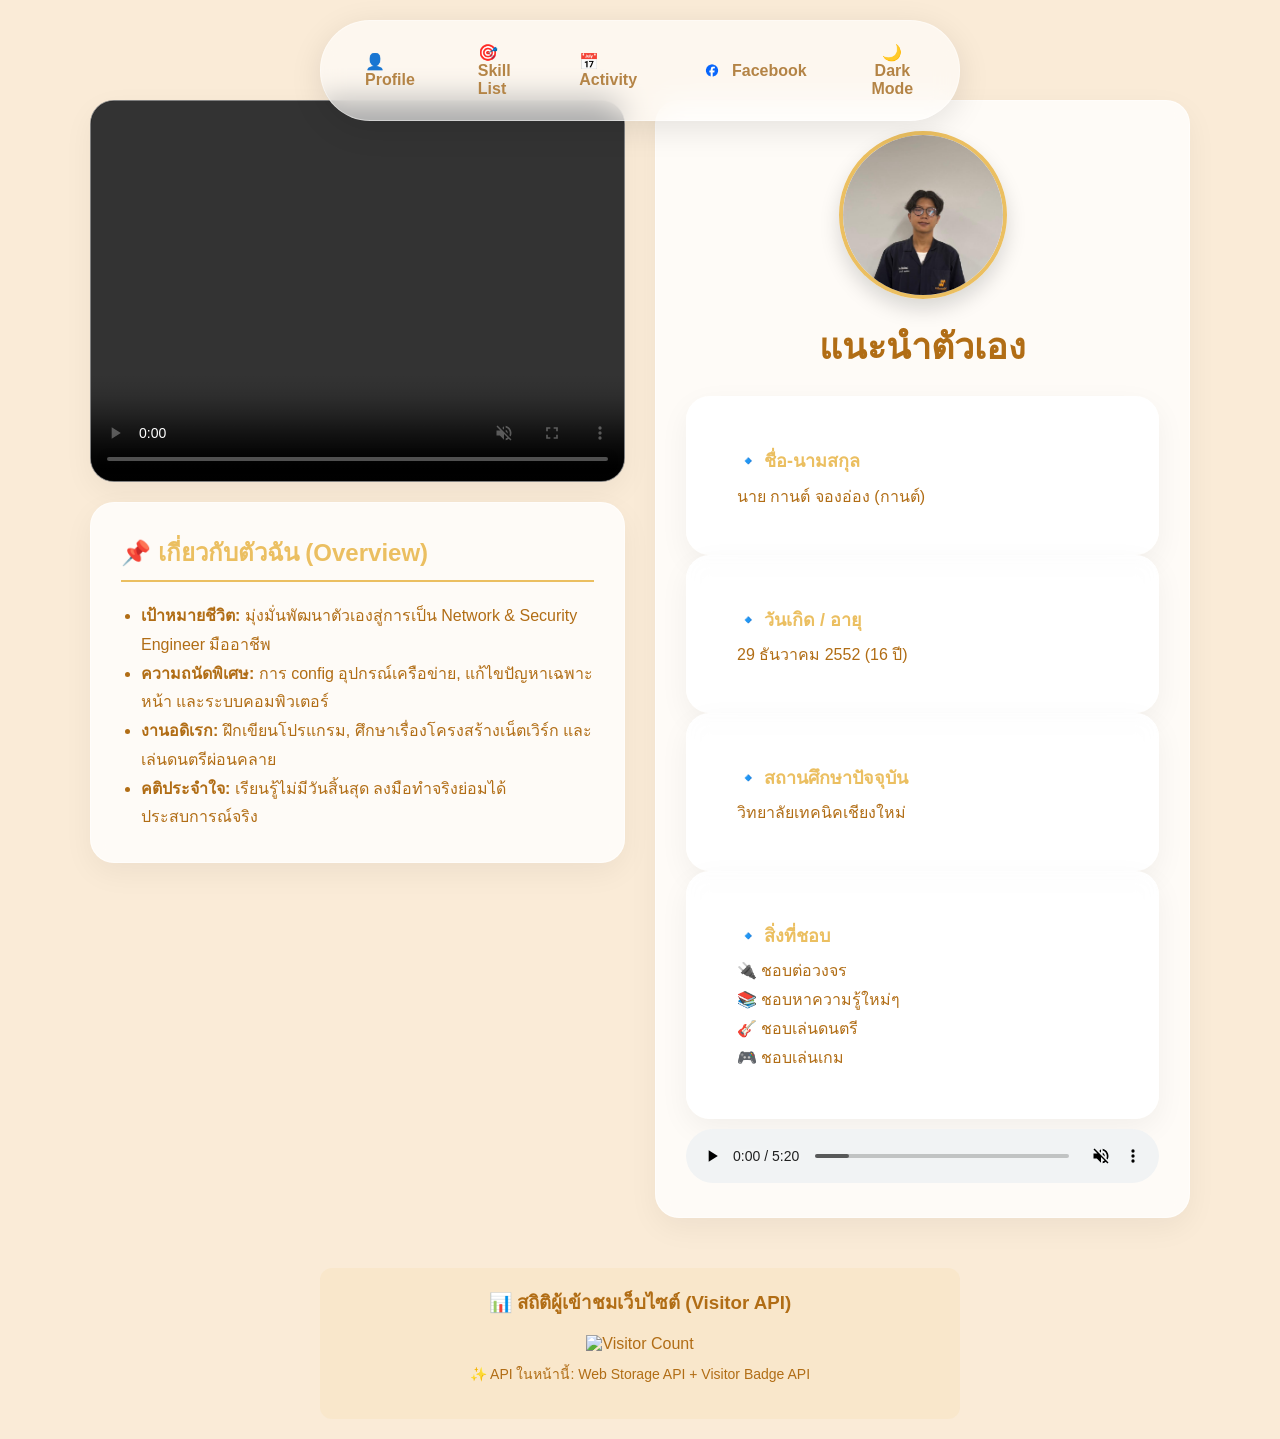
==== index.html @ 7824b3f0 "Update index.html" ====
<!DOCTYPE html>
<html lang="en">
<head>
    <meta charset="UTF-8">
    <meta name="viewport" content="width=device-width, initial-scale=1.0">
    <title>แนะนำตัวเอง - Profile</title>
    <link rel="stylesheet" href="style.css">
</head>
<body>
    <!-- Floating Navigation Bar -->
    <nav class="glass-nav">
        <a href="index.html">👤 Profile</a>
        <a href="listOfSkills.html">🎯 Skill List</a>
        <a href="activitySchedule.html">📅 Activity</a>
        <a href="https://www.facebook.com/share/18q1AfHFmN/" target="_blank"><img src="f1.png" alt="facebook"> Facebook</a>
        <button id="theme-toggle">🌙 Dark Mode</button>
    </nav>

    <!-- Layout 2 คอลัมน์ -->
    <div class="main-grid">
        
        <!-- คอลัมน์ซ้าย: วิดีโอเต็มจอ + รายละเอียดแนะนำตัวจัดเรียงซ้ายสวยงาม -->
        <div style="display: flex; flex-direction: column; gap: 20px;">
            <!-- วิดีโอแนะนำตัว -->
            <div class="info-card" style="padding: 0; overflow: hidden; background: #000; height: 380px; display: flex; align-items: center; justify-content: center;">
                <video width="100%" height="100%" style="object-fit: cover;" controls autoplay muted loop>
                    <source src="technic.mp4" type="video/mp4">
                </video>
            </div>

            <!-- กล่องแนะนำตัว (จัดข้อความชิดซ้าย เป็นระเบียบเรียบร้อย) -->
            <div class="info-card" style="text-align: left;">
                <h2 style="margin-top: 0; color: #ebbf61; border-bottom: 2px solid #ebbf61; padding-bottom: 8px;">📌 เกี่ยวกับตัวฉัน (Overview)</h2>
                <ul style="font-size: 16px; line-height: 1.8; padding-left: 20px; margin-bottom: 0;">
                    <li><strong>เป้าหมายชีวิต:</strong> มุ่งมั่นพัฒนาตัวเองสู่การเป็น Network & Security Engineer มืออาชีพ</li>
                    <li><strong>ความถนัดพิเศษ:</strong> การ config อุปกรณ์เครือข่าย, แก้ไขปัญหาเฉพาะหน้า และระบบคอมพิวเตอร์</li>
                    <li><strong>งานอดิเรก:</strong> ฝึกเขียนโปรแกรม, ศึกษาเรื่องโครงสร้างเน็ตเวิร์ก และเล่นดนตรีผ่อนคลาย</li>
                    <li><strong>คติประจำใจ:</strong> เรียนรู้ไม่มีวันสิ้นสุด ลงมือทำจริงย่อมได้ประสบการณ์จริง</li>
                </ul>
            </div>
        </div>

        <!-- คอลัมน์ขวา: รูปภาพโปรไฟล์ + ข้อมูลส่วนตัว -->
        <div class="info-card" style="text-align: center;">
            <img src="karn.jpg" alt="karn picture" width="160" height="160" style="border-radius: 50%; box-shadow: 0 10px 20px rgba(0,0,0,0.15); margin-bottom: 15px; object-fit: cover; border: 4px solid #ebbf61;">
            
            <h1 style="margin-top: 0;"><strong style="font-size: 36px;">แนะนำตัวเอง</strong></h1>

            <div class="info-card" style="text-align: left;">
                <ul style="font-size: 16px; line-height: 1.8; padding-left: 20px; margin-bottom: 0;">
                    <h3 style="font-size: 18px; margin-bottom: 5px; color: #ebbf61;">🔹 ชื่อ-นามสกุล</h3>
                    <p style="margin: 0 0 12px 0; font-size: 16px;">นาย กานต์ จองอ่อง (กานต์)</p>
                </ul>
            </div>

            <div class="info-card" style="text-align: left;">
                <ul style="font-size: 16px; line-height: 1.8; padding-left: 20px; margin-bottom: 0;">
                    <h3 style="font-size: 18px; margin-bottom: 5px; color: #ebbf61;">🔹 วันเกิด / อายุ</h3>
                    <p style="margin: 0 0 12px 0; font-size: 16px;">29 ธันวาคม 2552 (16 ปี)</p>
                </ul>
            </div>

            <div class="info-card" style="text-align: left;">
                <ul style="font-size: 16px; line-height: 1.8; padding-left: 20px; margin-bottom: 0;">
                    <h3 style="font-size: 18px; margin-bottom: 5px; color: #ebbf61;">🔹 สถานศึกษาปัจจุบัน</h3>
                    <p style="margin: 0 0 12px 0; font-size: 16px;">วิทยาลัยเทคนิคเชียงใหม่</p>
                </ul>
            </div>

            <div class="info-card" style="text-align: left;">
                <ul style="font-size: 16px; line-height: 1.8; padding-left: 20px; margin-bottom: 0;">
                    <h3 style="font-size: 18px; margin-bottom: 5px; color: #ebbf61;">🔹 สิ่งที่ชอบ</h3>
                    <ul style="list-style: none; padding: 0; margin: 0 0 15px 0; font-size: 16px; line-height: 1.8;">
                        <li>🔌 ชอบต่อวงจร</li>
                        <li>📚 ชอบหาความรู้ใหม่ๆ</li>
                        <li>🎸 ชอบเล่นดนตรี</li>
                        <li>🎮 ชอบเล่นเกม</li>
                    </ul>
                </ul>
            </div>

            <audio controls autoplay muted style="margin-top: 10px; width: 100%;">
                <source src="sound1.mp3" type="audio/mp3">
            </audio>
        </div>
    </div>

    <!-- API Visitor Badge -->
    <div class="visitor-counter">
        <h3 style="margin-top:0;">📊 สถิติผู้เข้าชมเว็บไซต์ (Visitor API)</h3>
        <img src="https://api.visitorbadge.io/api/visitors?path=karn.portfolio.index&countColor=%23ebbf61" alt="Visitor Count">
        <p style="font-size: 14px; margin-top: 10px;">✨ API ในหน้านี้: Web Storage API + Visitor Badge API</p>
    </div>

    <script>
        const toggleBtn = document.getElementById('theme-toggle');
        if (localStorage.getItem('theme') === 'dark') {
            document.body.classList.add('dark-mode');
            toggleBtn.innerHTML = '☀️ Light Mode';
        }
        toggleBtn.addEventListener('click', () => {
            document.body.classList.toggle('dark-mode');
            if (document.body.classList.contains('dark-mode')) {
                localStorage.setItem('theme', 'dark');
                toggleBtn.innerHTML = '☀️ Light Mode';
            } else {
                localStorage.setItem('theme', 'light');
                toggleBtn.innerHTML = '🌙 Dark Mode';
            }
        });
    </script>
</body>
</html>
---- style.css ----
/* =========================================
   1. ตั้งค่าพื้นฐาน (Base Styles)
   ========================================= */
body {
    background-color: antiquewhite;
    background-size: cover;
    color: rgb(177, 109, 21);
    font-family: Arial, sans-serif;
    padding-top: 100px; 
    transition: background-color 0.5s ease;
    margin: 0;
}

/* =========================================
   2. Navigation (เมนูลอยแบบกระจก)
   ========================================= */
.glass-nav {
    position: fixed;
    top: 20px;
    left: 50%;
    transform: translateX(-50%);
    background: rgba(255, 255, 255, 0.6);
    backdrop-filter: blur(15px);
    -webkit-backdrop-filter: blur(15px);
    padding: 10px 20px;
    border-radius: 50px;
    display: flex;
    gap: 15px;
    align-items: center;
    box-shadow: 0 8px 32px rgba(0, 0, 0, 0.1);
    border: 1px solid rgba(255, 255, 255, 0.4);
    z-index: 1000;
}
.glass-nav a, .glass-nav button {
    text-decoration: none;
    color: #b48446;
    font-weight: 600;
    font-size: 16px;
    padding: 12px 24px;
    border-radius: 30px;
    transition: all 0.3s ease;
    background: transparent;
    border: none;
    cursor: pointer;
    display: flex;
    align-items: center;
    gap: 8px;
}
.glass-nav a:hover, .glass-nav button:hover {
    background: #ebbf61;
    color: white;
    transform: translateY(-2px);
}
.glass-nav img {
    width: 24px;
    border-radius: 50%;
}

/* =========================================
   3. Layout (Grid แบบซ้าย-ขวา)
   ========================================= */
.main-grid {
    display: grid;
    grid-template-columns: 1fr 1fr;
    gap: 30px;
    max-width: 1100px;
    margin: 0 auto 40px auto;
    padding: 0 20px;
    align-items: start;
    text-align: left;
}
.info-card {
    background: rgba(255, 255, 255, 0.8);
    backdrop-filter: blur(10px);
    padding: 30px;
    border-radius: 24px;
    box-shadow: 0 10px 30px rgba(0,0,0,0.05);
    border: 1px solid rgba(255,255,255,0.5);
}

/* =========================================
   4. ตารางกิจกรรม (แก้ไขให้แสดงผลถูกต้อง)
   ========================================= */
.schedule-container {
    max-width: 1100px;
    margin: 0 auto 30px auto;
    background: #ffffff;
    padding: 30px;
    border-radius: 24px;
    box-shadow: 0 10px 30px rgba(0, 0, 0, 0.08);
    border: 1px solid rgba(255,255,255,0.5);
}
.schedule-header {
    text-align: center;
    margin-bottom: 30px;
}
.schedule-header h2 {
    margin: 0;
    color: #2c3e50;
    font-size: 28px;
    font-weight: 600;
}
.table-responsive {
    width: 100%;
    overflow-x: auto;
    -webkit-overflow-scrolling: touch;
}
table {
    width: 100%;
    border-collapse: collapse;
    overflow: hidden;
    border-radius: 12px;
}
th {
    background-color: #ebbf61;
    color: #ffffff;
    font-weight: 600;
    text-align: center;
    padding: 16px;
    font-size: 16px;
}
td {
    padding: 16px;
    border-bottom: 1px solid #eeeeee;
    color: #4a5568;
    font-size: 15px;
    background-color: #ffffff; /* บังคับพื้นหลังสีขาว */
}
tbody tr:nth-child(even) td {
    background-color: #f8fafc; /* สลับสีแถว */
}
tbody tr:hover td {
    background-color: #edf2f7;
}
.time-col {
    font-weight: bold;
    color: #ebbf61;
}

/* =========================================
   5. Dark Mode Styles
   ========================================= */
body.dark-mode {
    background-color: #1a1a2e !important;
    color: #e0e0e0 !important;
}
body.dark-mode .glass-nav {
    background: rgba(26, 26, 46, 0.7);
    border: 1px solid rgba(255,255,255,0.1);
}
body.dark-mode .glass-nav a { color: #ebbf61; }
body.dark-mode .glass-nav a:hover, body.dark-mode .glass-nav button:hover { color: #1a1a2e; }
body.dark-mode .info-card, body.dark-mode .schedule-container {
    background: #16213e !important;
    color: #f0f0f0 !important;
    border: 1px solid rgba(255,255,255,0.05);
    box-shadow: 0 10px 30px rgba(0,0,0,0.5);
}
body.dark-mode td { color: #cccccc !important; background-color: #16213e !important; }
body.dark-mode tbody tr:nth-child(even) td { background-color: #1f2a48 !important; }
body.dark-mode tbody tr:hover td { background-color: #2a365c !important; }
body.dark-mode th { background-color: #d4a74c !important; }
body.dark-mode .schedule-header h2 { color: #f0f0f0 !important; }

/* =========================================
   6. Visitor Badge & Buttons
   ========================================= */
.visitor-counter {
    text-align: center;
    margin: 50px auto 20px auto;
    padding: 20px;
    background-color: rgba(235, 191, 97, 0.1);
    border-radius: 12px;
    max-width: 600px;
}
.copy-btn {
    background-color: #ebbf61; color: white; border: none; padding: 15px 30px; 
    border-radius: 30px; font-size: 16px; cursor: pointer; font-weight: bold; transition: 0.3s;
}
.copy-btn:hover { background-color: #d4a74c; transform: scale(1.05); }

/* =========================================
   7. Responsive Design (คอม, iPad, มือถือ)
   ========================================= */
@media (max-width: 1024px) {
    .main-grid { gap: 20px; padding: 0 15px; }
    .glass-nav { width: 90%; flex-wrap: wrap; justify-content: center; border-radius: 20px; }
    body { padding-top: 150px; }
}
@media (max-width: 768px) {
    .main-grid { grid-template-columns: 1fr; }
    .glass-nav { padding: 10px; gap: 8px; border-radius: 15px; width: 95%; }
    .glass-nav a, .glass-nav button { font-size: 13px; padding: 8px 12px; }
    .info-card, .schedule-container { padding: 20px 15px; }
    th, td { font-size: 14px; padding: 10px; }
    body { padding-top: 130px; }
}
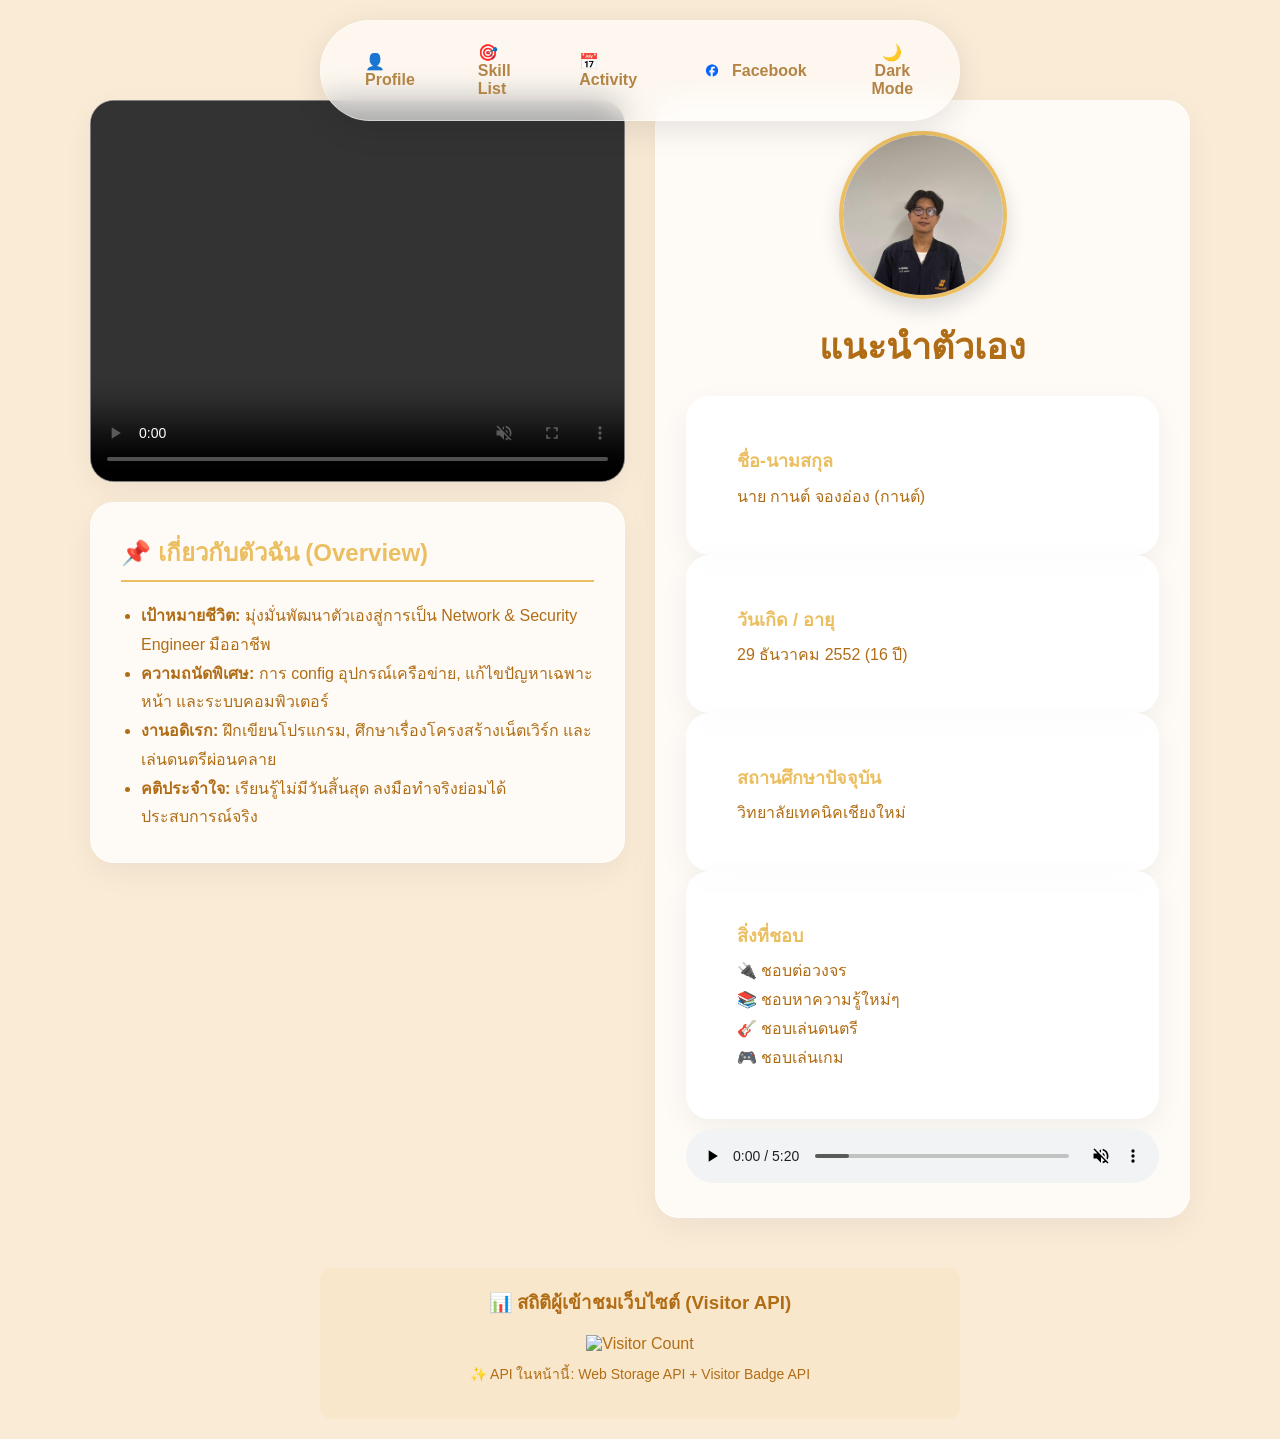
==== commit 2e8ca723: "Fix HTML encoding issues in index.html" ====
--- a/index.html
+++ b/index.html
@@ -48,28 +48,28 @@
 
             <div class="info-card" style="text-align: left;">
                 <ul style="font-size: 16px; line-height: 1.8; padding-left: 20px; margin-bottom: 0;">
-                    <h3 style="font-size: 18px; margin-bottom: 5px; color: #ebbf61;">🔹 ชื่อ-นามสกุล</h3>
+                    <h3 style="font-size: 18px; margin-bottom: 5px; color: #ebbf61;">ชื่อ-นามสกุล</h3>
                     <p style="margin: 0 0 12px 0; font-size: 16px;">นาย กานต์ จองอ่อง (กานต์)</p>
                 </ul>
             </div>
 
             <div class="info-card" style="text-align: left;">
                 <ul style="font-size: 16px; line-height: 1.8; padding-left: 20px; margin-bottom: 0;">
-                    <h3 style="font-size: 18px; margin-bottom: 5px; color: #ebbf61;">🔹 วันเกิด / อายุ</h3>
+                    <h3 style="font-size: 18px; margin-bottom: 5px; color: #ebbf61;">วันเกิด / อายุ</h3>
                     <p style="margin: 0 0 12px 0; font-size: 16px;">29 ธันวาคม 2552 (16 ปี)</p>
                 </ul>
             </div>
 
             <div class="info-card" style="text-align: left;">
                 <ul style="font-size: 16px; line-height: 1.8; padding-left: 20px; margin-bottom: 0;">
-                    <h3 style="font-size: 18px; margin-bottom: 5px; color: #ebbf61;">🔹 สถานศึกษาปัจจุบัน</h3>
+                    <h3 style="font-size: 18px; margin-bottom: 5px; color: #ebbf61;">สถานศึกษาปัจจุบัน</h3>
                     <p style="margin: 0 0 12px 0; font-size: 16px;">วิทยาลัยเทคนิคเชียงใหม่</p>
                 </ul>
             </div>
 
             <div class="info-card" style="text-align: left;">
                 <ul style="font-size: 16px; line-height: 1.8; padding-left: 20px; margin-bottom: 0;">
-                    <h3 style="font-size: 18px; margin-bottom: 5px; color: #ebbf61;">🔹 สิ่งที่ชอบ</h3>
+                    <h3 style="font-size: 18px; margin-bottom: 5px; color: #ebbf61;">สิ่งที่ชอบ</h3>
                     <ul style="list-style: none; padding: 0; margin: 0 0 15px 0; font-size: 16px; line-height: 1.8;">
                         <li>🔌 ชอบต่อวงจร</li>
                         <li>📚 ชอบหาความรู้ใหม่ๆ</li>
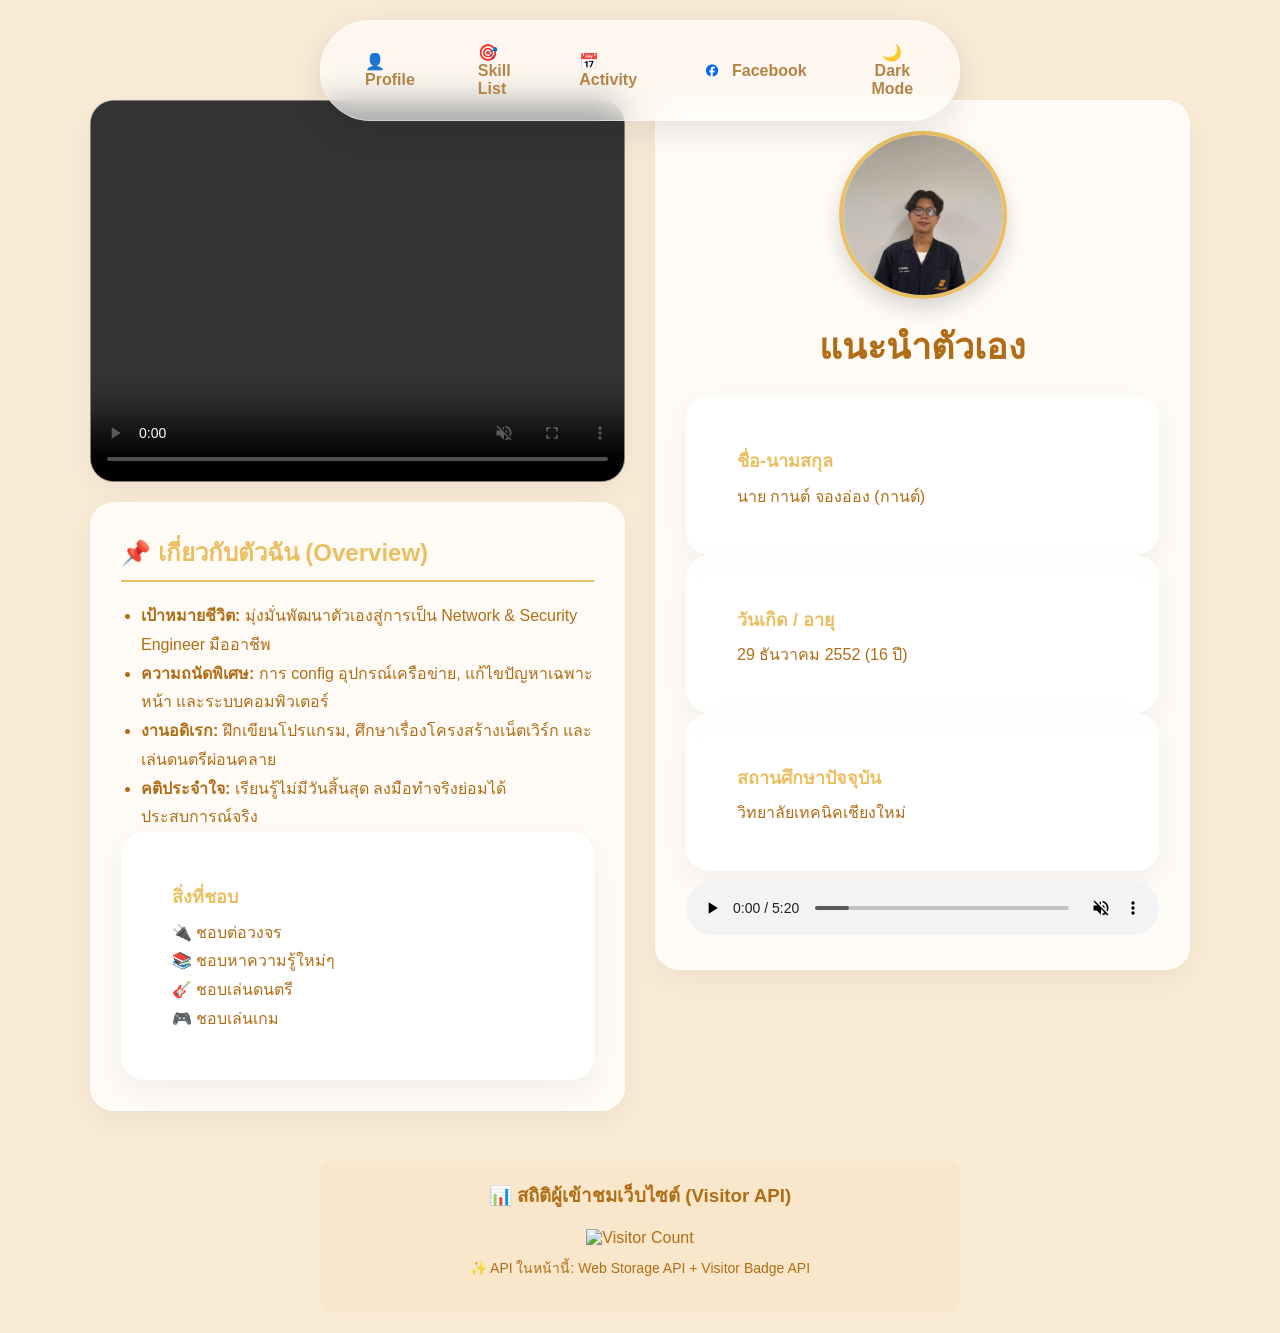
==== commit 86589c64: "Update index.html" ====
--- a/index.html
+++ b/index.html
@@ -37,6 +37,18 @@
                     <li><strong>งานอดิเรก:</strong> ฝึกเขียนโปรแกรม, ศึกษาเรื่องโครงสร้างเน็ตเวิร์ก และเล่นดนตรีผ่อนคลาย</li>
                     <li><strong>คติประจำใจ:</strong> เรียนรู้ไม่มีวันสิ้นสุด ลงมือทำจริงย่อมได้ประสบการณ์จริง</li>
                 </ul>
+                
+                <div class="info-card" style="text-align: left;">
+                    <ul style="font-size: 16px; line-height: 1.8; padding-left: 20px; margin-bottom: 0;">
+                        <h3 style="font-size: 18px; margin-bottom: 5px; color: #ebbf61;">สิ่งที่ชอบ</h3>
+                        <ul style="list-style: none; padding: 0; margin: 0 0 15px 0; font-size: 16px; line-height: 1.8;">
+                            <li>🔌 ชอบต่อวงจร</li>
+                            <li>📚 ชอบหาความรู้ใหม่ๆ</li>
+                            <li>🎸 ชอบเล่นดนตรี</li>
+                            <li>🎮 ชอบเล่นเกม</li>
+                        </ul>
+                    </ul>
+                </div>
             </div>
         </div>
 
@@ -65,19 +77,7 @@
                     <h3 style="font-size: 18px; margin-bottom: 5px; color: #ebbf61;">สถานศึกษาปัจจุบัน</h3>
                     <p style="margin: 0 0 12px 0; font-size: 16px;">วิทยาลัยเทคนิคเชียงใหม่</p>
                 </ul>
-            </div>
-
-            <div class="info-card" style="text-align: left;">
-                <ul style="font-size: 16px; line-height: 1.8; padding-left: 20px; margin-bottom: 0;">
-                    <h3 style="font-size: 18px; margin-bottom: 5px; color: #ebbf61;">สิ่งที่ชอบ</h3>
-                    <ul style="list-style: none; padding: 0; margin: 0 0 15px 0; font-size: 16px; line-height: 1.8;">
-                        <li>🔌 ชอบต่อวงจร</li>
-                        <li>📚 ชอบหาความรู้ใหม่ๆ</li>
-                        <li>🎸 ชอบเล่นดนตรี</li>
-                        <li>🎮 ชอบเล่นเกม</li>
-                    </ul>
-                </ul>
-            </div>
+            </div>      
 
             <audio controls autoplay muted style="margin-top: 10px; width: 100%;">
                 <source src="sound1.mp3" type="audio/mp3">
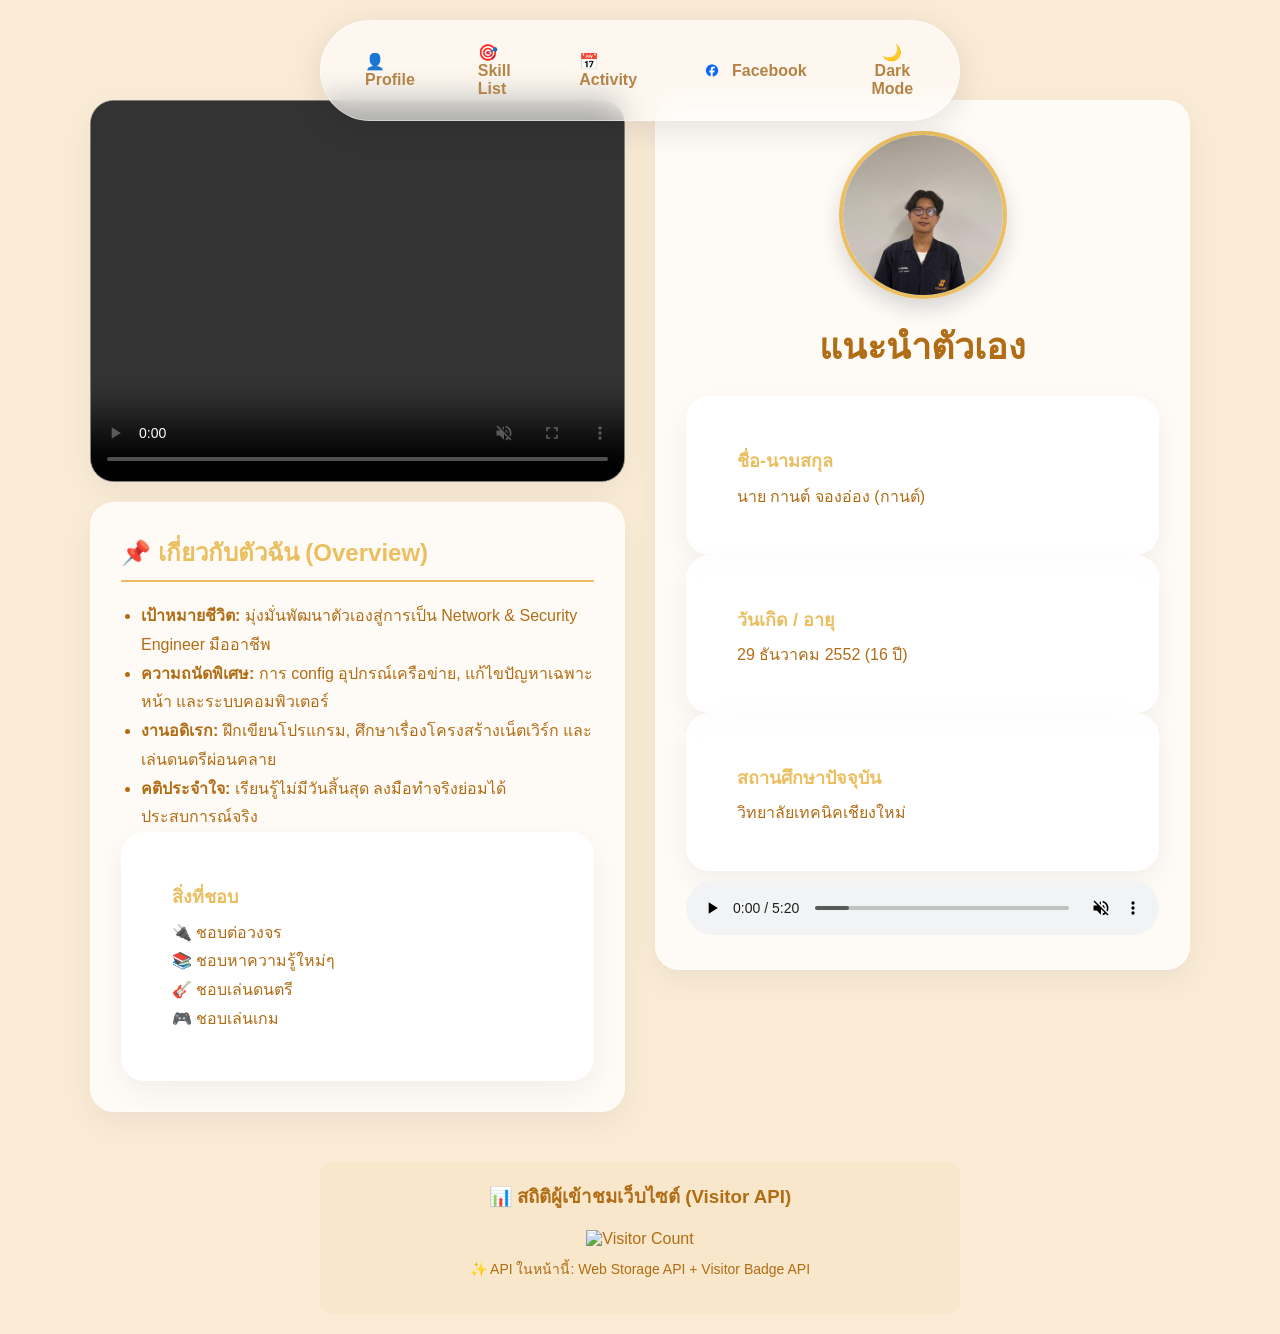
==== commit 4118bd3d: "Update index.html" ====
--- a/index.html
+++ b/index.html
@@ -39,7 +39,7 @@
                 </ul>
                 
                 <div class="info-card" style="text-align: left;">
-                    <ul style="font-size: 16px; line-height: 1.8; padding-left: 20px; margin-bottom: 0;">
+                    <ul style="font-size: 16px; line-height: 1.8; padding-left: 20px; margin-bottom: 5;">
                         <h3 style="font-size: 18px; margin-bottom: 5px; color: #ebbf61;">สิ่งที่ชอบ</h3>
                         <ul style="list-style: none; padding: 0; margin: 0 0 15px 0; font-size: 16px; line-height: 1.8;">
                             <li>🔌 ชอบต่อวงจร</li>
@@ -59,21 +59,21 @@
             <h1 style="margin-top: 0;"><strong style="font-size: 36px;">แนะนำตัวเอง</strong></h1>
 
             <div class="info-card" style="text-align: left;">
-                <ul style="font-size: 16px; line-height: 1.8; padding-left: 20px; margin-bottom: 0;">
+                <ul style="font-size: 16px; line-height: 1.8; padding-left: 20px; margin-bottom: 0; padding-buttom: 2px;">
                     <h3 style="font-size: 18px; margin-bottom: 5px; color: #ebbf61;">ชื่อ-นามสกุล</h3>
                     <p style="margin: 0 0 12px 0; font-size: 16px;">นาย กานต์ จองอ่อง (กานต์)</p>
                 </ul>
             </div>
 
             <div class="info-card" style="text-align: left;">
-                <ul style="font-size: 16px; line-height: 1.8; padding-left: 20px; margin-bottom: 0;">
+                <ul style="font-size: 16px; line-height: 1.8; padding-left: 20px; margin-bottom: 0; padding-buttom: 2px;">
                     <h3 style="font-size: 18px; margin-bottom: 5px; color: #ebbf61;">วันเกิด / อายุ</h3>
                     <p style="margin: 0 0 12px 0; font-size: 16px;">29 ธันวาคม 2552 (16 ปี)</p>
                 </ul>
             </div>
 
             <div class="info-card" style="text-align: left;">
-                <ul style="font-size: 16px; line-height: 1.8; padding-left: 20px; margin-bottom: 0;">
+                <ul style="font-size: 16px; line-height: 1.8; padding-left: 20px; margin-bottom: 0; padding-buttom: 2px;">
                     <h3 style="font-size: 18px; margin-bottom: 5px; color: #ebbf61;">สถานศึกษาปัจจุบัน</h3>
                     <p style="margin: 0 0 12px 0; font-size: 16px;">วิทยาลัยเทคนิคเชียงใหม่</p>
                 </ul>
